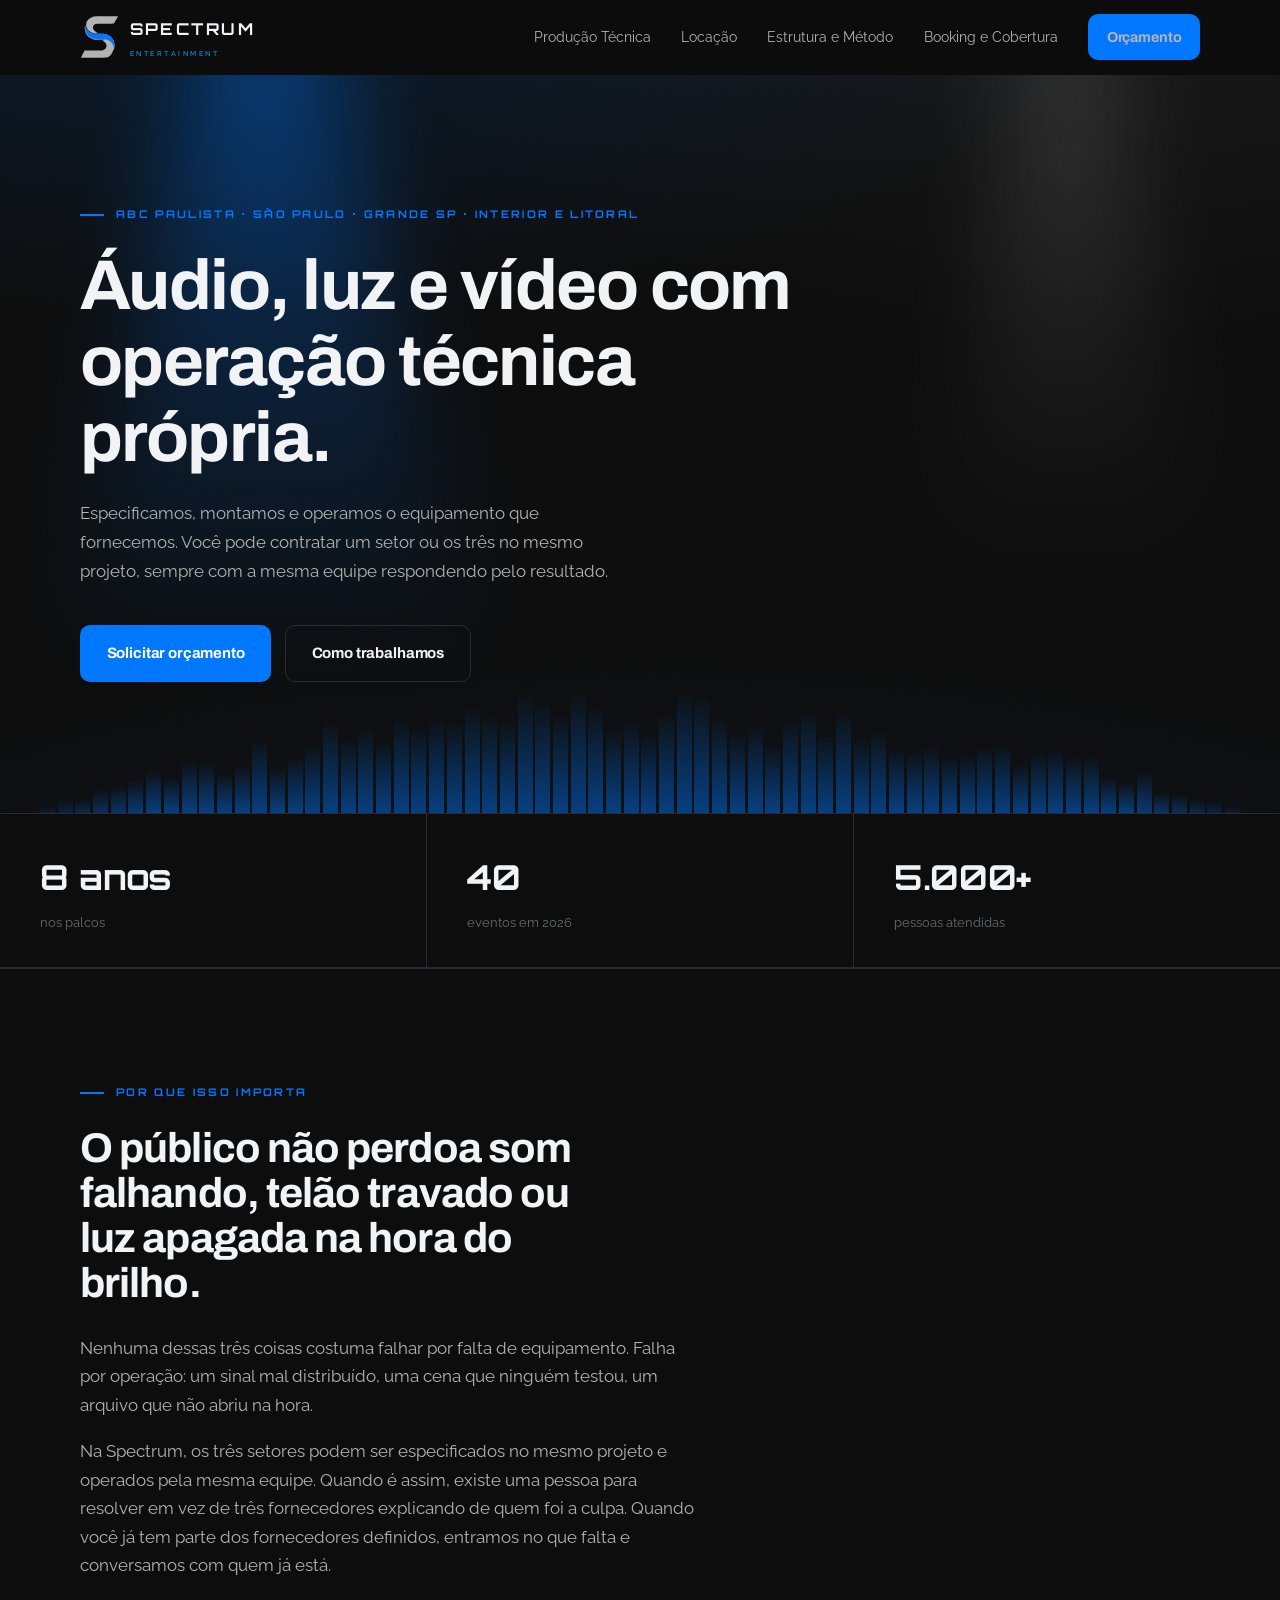
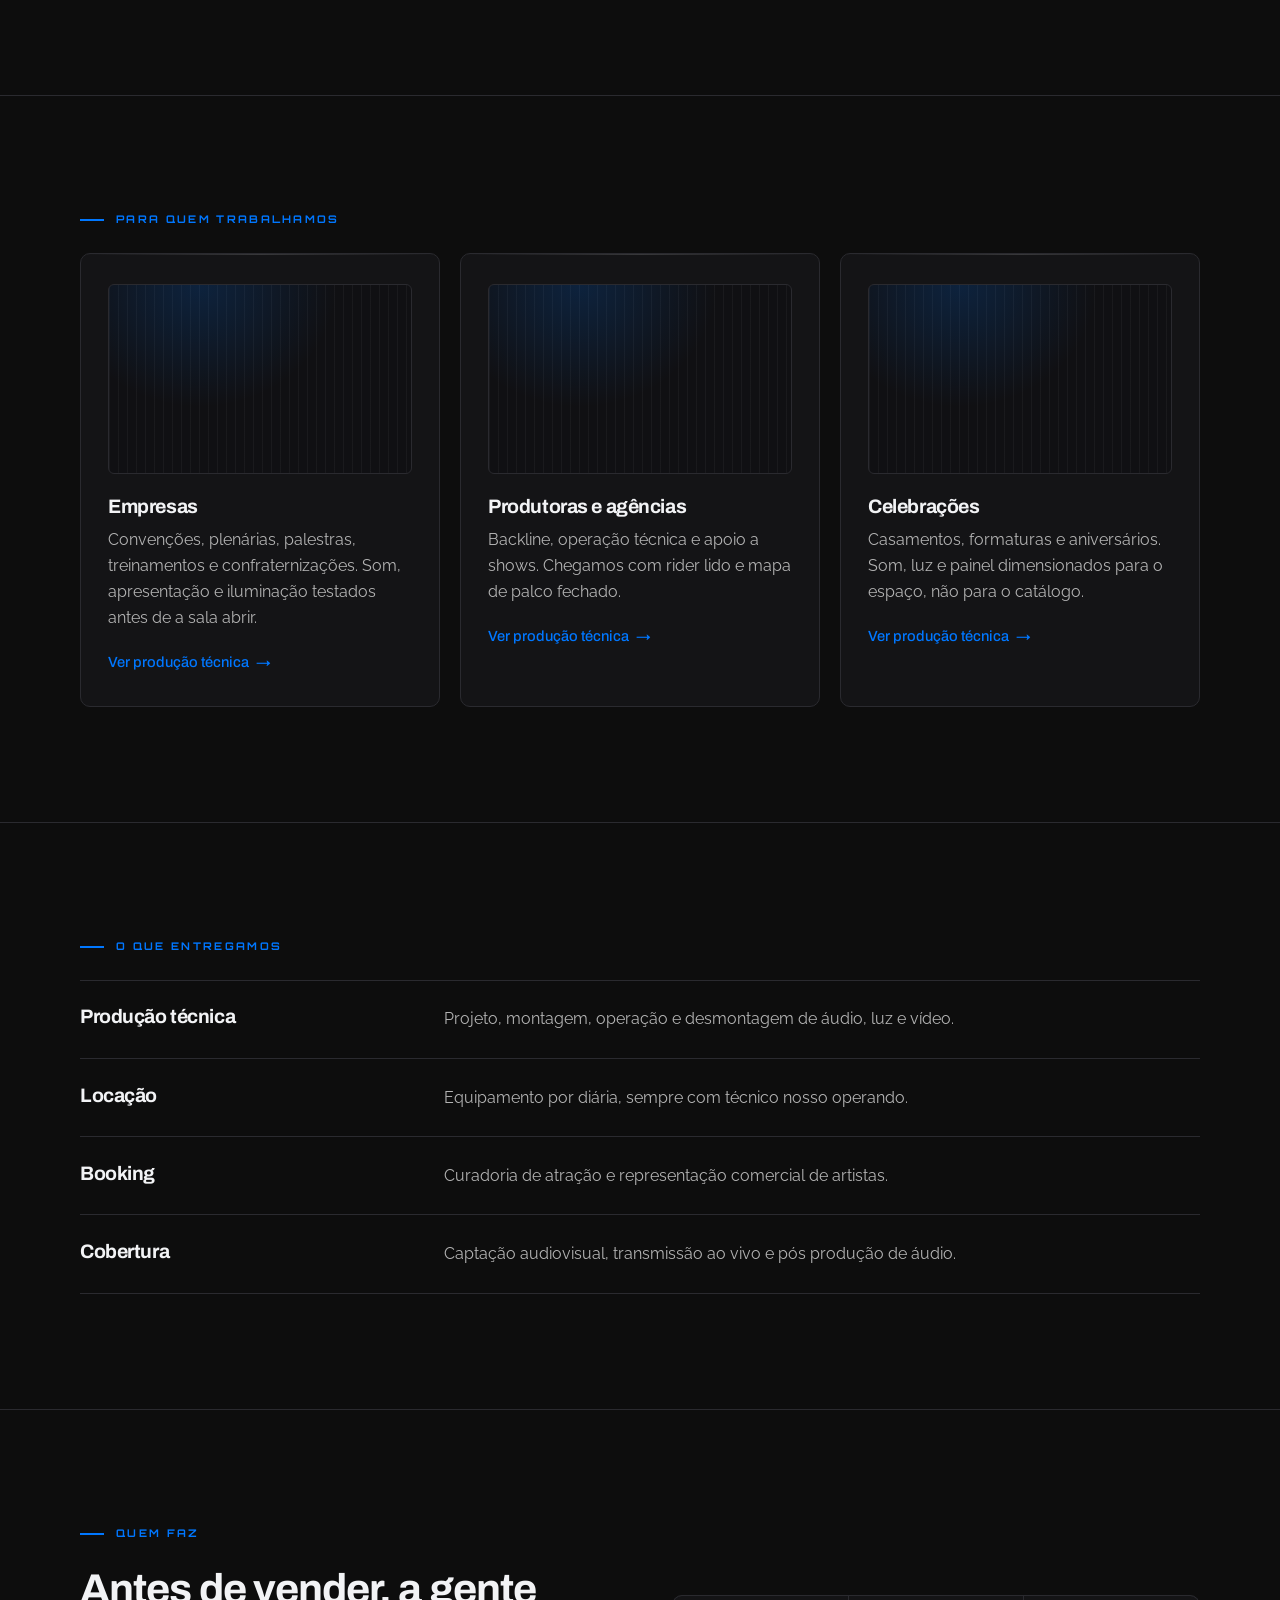
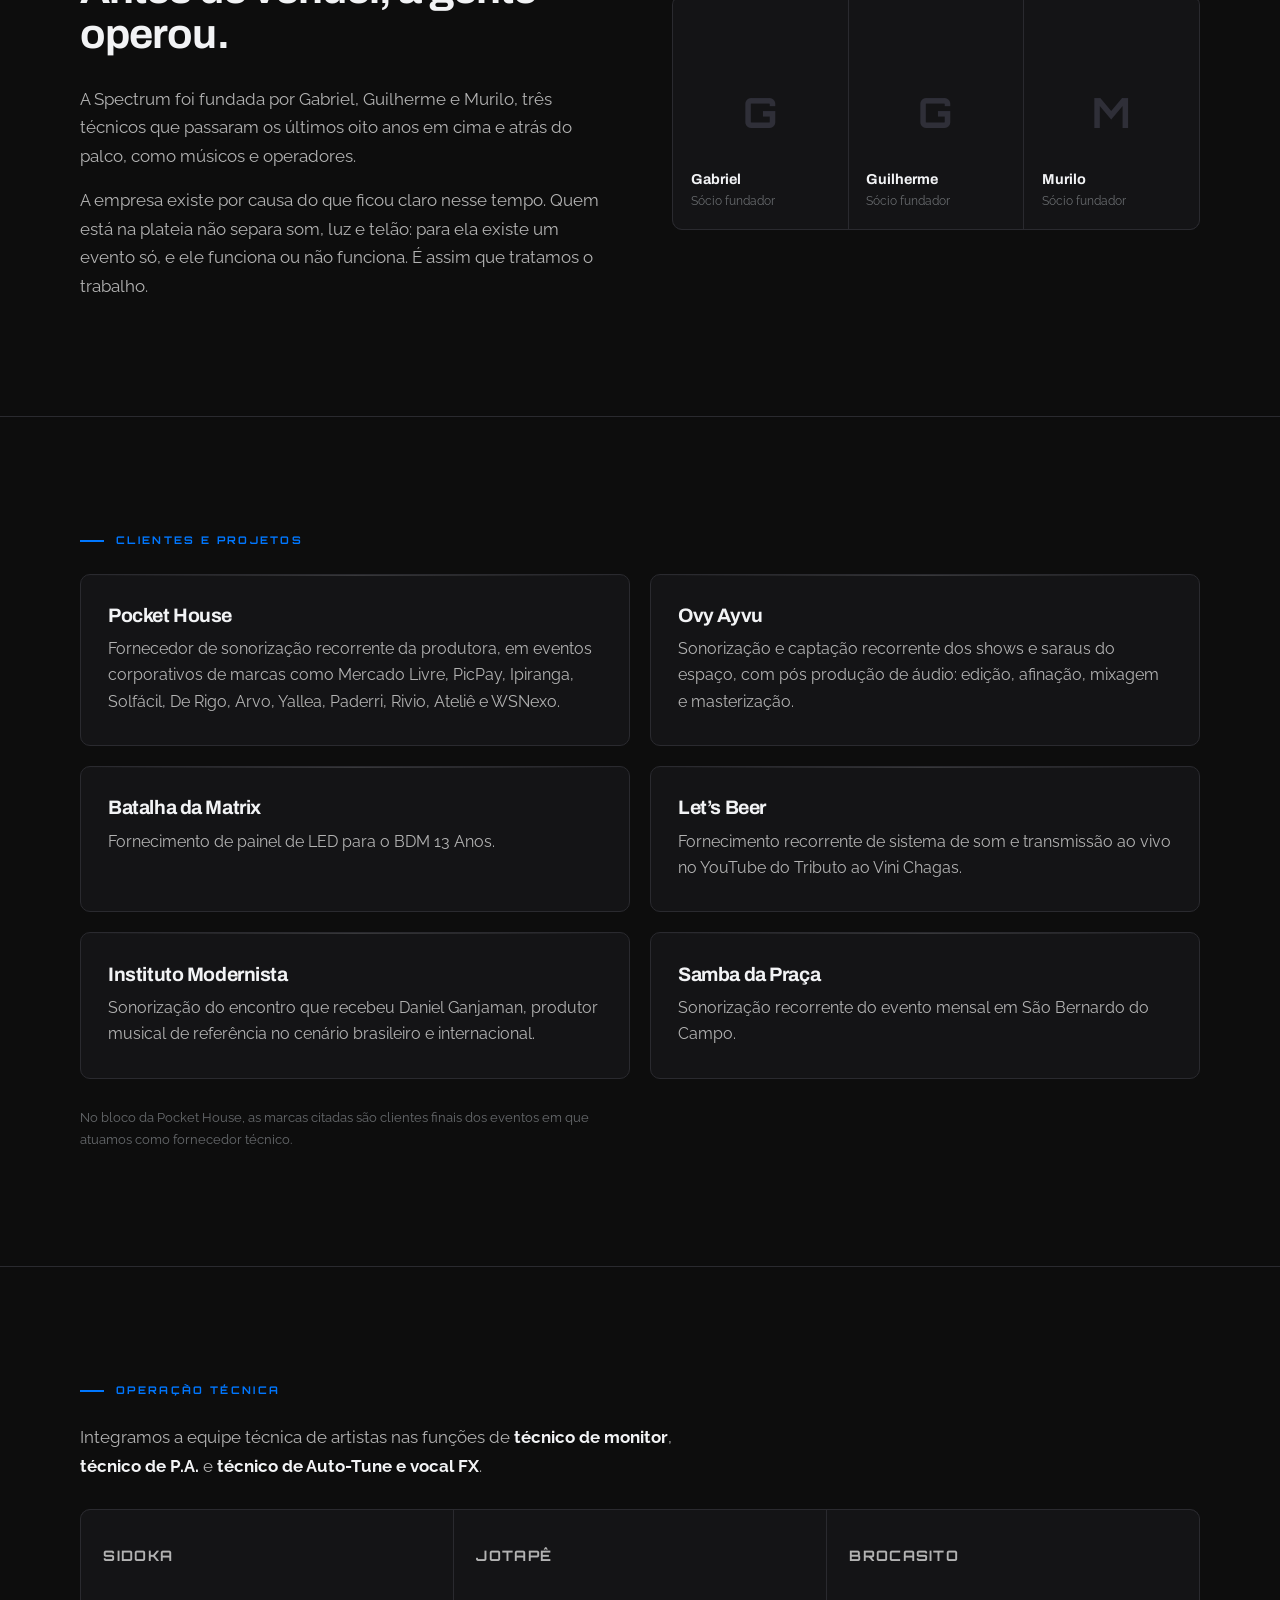
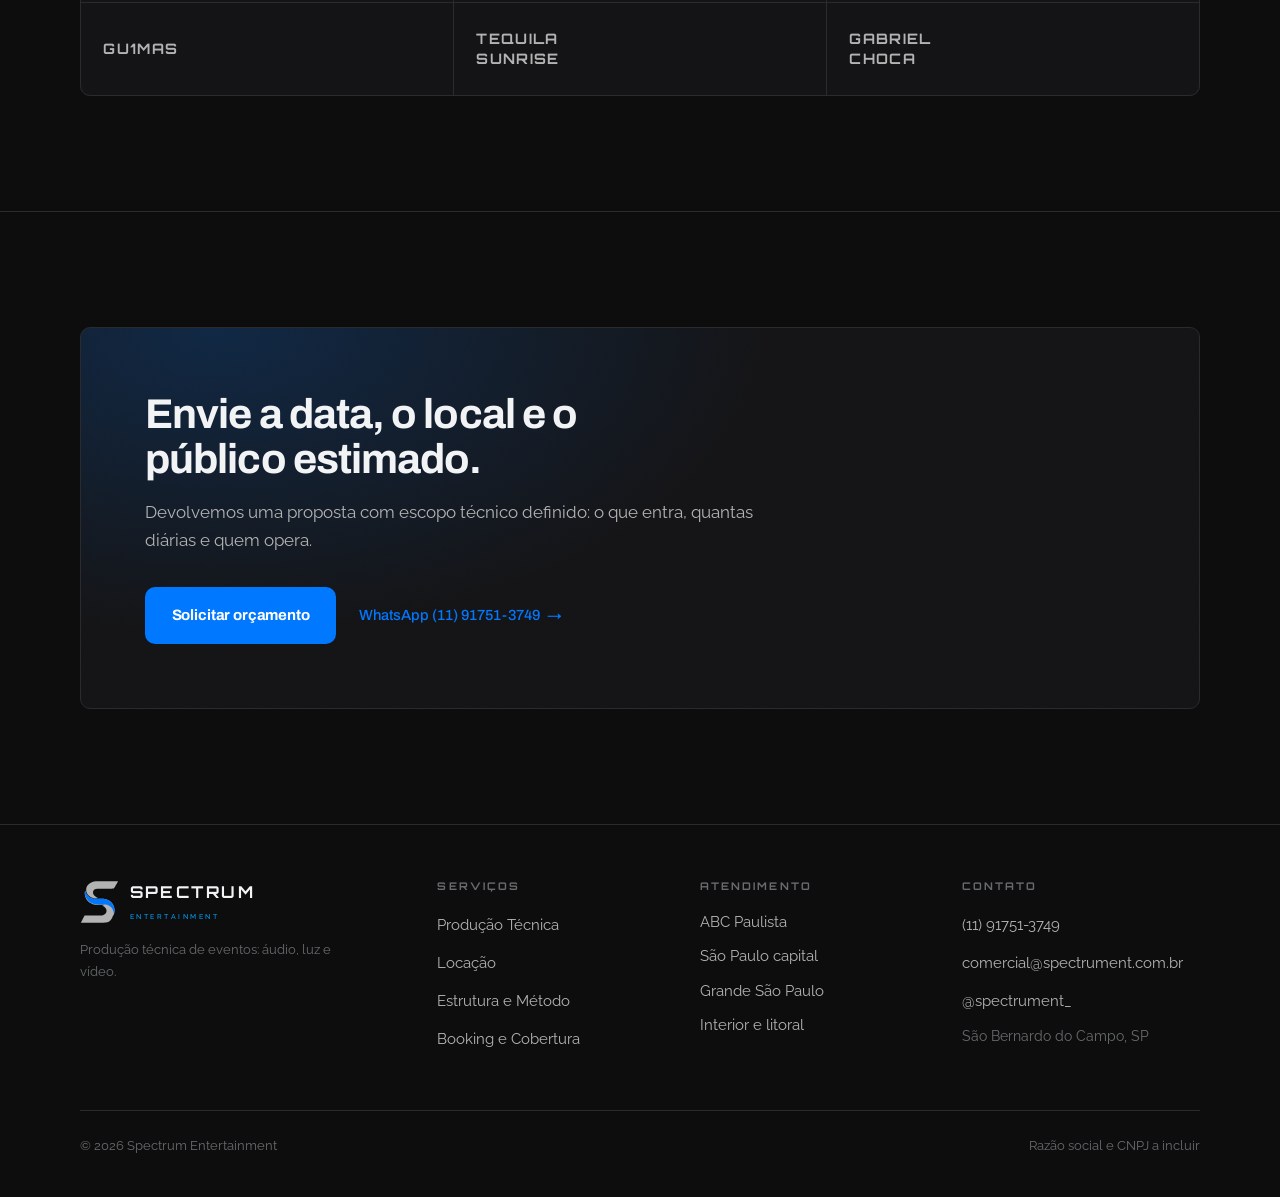
==== index.html @ de591820 "Add files via upload versão 1 site spectrum" ====
<!DOCTYPE html>
<html lang="pt-BR">
<head>
<meta charset="utf-8">
<meta name="viewport" content="width=device-width, initial-scale=1">
<title>Spectrum, produção técnica de eventos no ABC e em São Paulo</title>
<meta name="description" content="Áudio, luz e vídeo com operação técnica própria. Produção, locação, booking e cobertura no ABC Paulista, São Paulo, interior e litoral.">
<link rel="canonical" href="https://spectrument.com.br/">
<meta name="theme-color" content="#0D0D0D">

<meta property="og:type" content="website">
<meta property="og:title" content="Spectrum, produção técnica de eventos">
<meta property="og:description" content="Áudio, luz e vídeo com operação técnica própria.">
<meta property="og:url" content="https://spectrument.com.br/">
<meta property="og:locale" content="pt_BR">

<link rel="icon" href="assets/logo/spectrum-simbolo.svg" type="image/svg+xml">
<link rel="icon" href="assets/logo/icone-32.png" sizes="32x32">
<link rel="apple-touch-icon" href="assets/logo/icone-180.png">

<link rel="preconnect" href="https://fonts.googleapis.com">
<link rel="preconnect" href="https://fonts.gstatic.com" crossorigin>
<link href="https://fonts.googleapis.com/css2?family=Archivo:wght@500;700&family=Orbitron:wght@700&family=Raleway:wght@400;500&display=swap" rel="stylesheet">

<link rel="stylesheet" href="assets/css/styles.css">
<link rel="stylesheet" href="assets/css/media.css">

<script type="application/ld+json">
{
  "@context":"https://schema.org",
  "@type":"LocalBusiness",
  "name":"Spectrum Entertainment",
  "description":"Produção técnica de eventos: áudio, luz e vídeo, com operação própria.",
  "url":"https://spectrument.com.br/",
  "email":"comercial@spectrument.com.br",
  "telephone":"+5511917513749",
  "address":{"@type":"PostalAddress","addressLocality":"São Bernardo do Campo","addressRegion":"SP","addressCountry":"BR"},
  "areaServed":["ABC Paulista","São Paulo","Grande São Paulo","Interior de São Paulo","Litoral de São Paulo"]
}
</script>
</head>
<body>

<a href="#conteudo" class="sr">Pular para o conteúdo</a>

<!-- ================= CABEÇALHO ================= -->
<header class="topo">
  <div class="wrap topo__in">
    <a class="marca" href="index.html" aria-label="Spectrum Entertainment, página inicial">
      <span class="marca__simbolo" aria-hidden="true"></span>
      <span>
        <span class="marca__nome">SPECTRUM</span>
        <span class="marca__desc">Entertainment</span>
      </span>
    </a>

    <button class="menu-btn" aria-expanded="false" aria-controls="nav" aria-label="Abrir menu">
      <svg viewBox="0 0 24 24" fill="none" stroke="currentColor" stroke-width="1.8">
        <path d="M3 6h18M3 12h18M3 18h18"/>
      </svg>
    </button>

    <nav class="nav" id="nav" data-aberto="0">
      <a href="producao-tecnica.html">Produção Técnica</a>
      <a href="locacao.html">Locação</a>
      <a href="estrutura-e-metodo.html">Estrutura e Método</a>
      <a href="booking-e-cobertura.html">Booking e Cobertura</a>
      <a class="btn btn--primario btn--pequeno" href="contato.html">Orçamento</a>
    </nav>
  </div>
</header>

<main id="conteudo">

  <!-- ================= HERO ================= -->
  <section class="hero grao">
    <div class="wrap hero__in">
      <p class="rotulo">ABC Paulista · São Paulo · Grande SP · Interior e Litoral</p>
      <h1>Áudio, luz e vídeo com operação técnica própria.</h1>
      <p class="hero__sub">
        Especificamos, montamos e operamos o equipamento que fornecemos. Você pode
        contratar um setor ou os três no mesmo projeto, sempre com a mesma equipe
        respondendo pelo resultado.
      </p>
      <div class="hero__acoes">
        <a class="btn btn--primario" href="contato.html">Solicitar orçamento</a>
        <a class="btn btn--secundario" href="estrutura-e-metodo.html">Como trabalhamos</a>
      </div>
    </div>
    <div class="feixes" aria-hidden="true"><i></i><i></i></div>
    <div class="espectro" aria-hidden="true"></div>
  </section>

  <!-- ================= RÉGUA DE DADOS ================= -->
  <section class="dados" aria-label="Números da operação">
    <div><b>8 anos</b><span>nos palcos</span></div>
    <div><b>40</b><span>eventos em 2026</span></div>
    <div><b>5.000+</b><span>pessoas atendidas</span></div>
  </section>

  <!-- ================= O QUE COSTUMA DAR ERRADO ================= -->
  <section class="secao">
    <div class="wrap" data-revela>
      <p class="rotulo">Por que isso importa</p>
      <h2 style="font-size:var(--t-h2);max-width:22ch">
        O público não perdoa som falhando, telão travado ou luz apagada na hora do brilho.
      </h2>
      <div class="medida mt-m">
        <p style="color:var(--prata)">
          Nenhuma dessas três coisas costuma falhar por falta de equipamento. Falha por
          operação: um sinal mal distribuído, uma cena que ninguém testou, um arquivo que
          não abriu na hora.
        </p>
        <p style="color:var(--prata);margin-top:1.1rem">
          Na Spectrum, os três setores podem ser especificados no mesmo projeto e operados
          pela mesma equipe. Quando é assim, existe uma pessoa para resolver em vez de três
          fornecedores explicando de quem foi a culpa. Quando você já tem parte dos
          fornecedores definidos, entramos no que falta e conversamos com quem já está.
        </p>
      </div>
    </div>
  </section>

  <!-- ================= TRÊS PORTAS ================= -->
  <section class="secao">
    <div class="wrap">
      <p class="rotulo" data-revela>Para quem trabalhamos</p>
      <div class="grade grade--3" data-revela>

        <article class="card" id="porta-empresas">
          <div class="card__midia" aria-hidden="true"></div>
          <h3>Empresas</h3>
          <p>Convenções, plenárias, palestras, treinamentos e confraternizações. Som,
             apresentação e iluminação testados antes de a sala abrir.</p>
          <a class="link-seta" href="producao-tecnica.html#empresas">Ver produção técnica</a>
        </article>

        <article class="card" id="porta-agencias">
          <div class="card__midia" aria-hidden="true"></div>
          <h3>Produtoras e agências</h3>
          <p>Backline, operação técnica e apoio a shows. Chegamos com rider lido e mapa de
             palco fechado.</p>
          <a class="link-seta" href="producao-tecnica.html#agencias">Ver produção técnica</a>
        </article>

        <article class="card" id="porta-celebracoes">
          <div class="card__midia" aria-hidden="true"></div>
          <h3>Celebrações</h3>
          <p>Casamentos, formaturas e aniversários. Som, luz e painel dimensionados para o
             espaço, não para o catálogo.</p>
          <a class="link-seta" href="producao-tecnica.html#celebracoes">Ver produção técnica</a>
        </article>

      </div>
    </div>
  </section>

  <!-- ================= SERVIÇOS ================= -->
  <section class="secao">
    <div class="wrap" data-revela>
      <p class="rotulo">O que entregamos</p>
      <ul class="lista-linhas">
        <li>
          <h3>Produção técnica</h3>
          <p>Projeto, montagem, operação e desmontagem de áudio, luz e vídeo.</p>
        </li>
        <li>
          <h3>Locação</h3>
          <p>Equipamento por diária, sempre com técnico nosso operando.</p>
        </li>
        <li>
          <h3>Booking</h3>
          <p>Curadoria de atração e representação comercial de artistas.</p>
        </li>
        <li>
          <h3>Cobertura</h3>
          <p>Captação audiovisual, transmissão ao vivo e pós produção de áudio.</p>
        </li>
      </ul>
    </div>
  </section>

  <!-- ================= ORIGEM ================= -->
  <section class="secao">
    <div class="wrap origem" data-revela>
      <div>
        <p class="rotulo">Quem faz</p>
        <h2 style="font-size:var(--t-h2)">Antes de vender, a gente operou.</h2>
        <p class="mt-m" style="color:var(--prata)">
          A Spectrum foi fundada por Gabriel, Guilherme e Murilo, três técnicos que passaram
          os últimos oito anos em cima e atrás do palco, como músicos e operadores.
        </p>
        <p class="mt-s" style="color:var(--prata)">
          A empresa existe por causa do que ficou claro nesse tempo. Quem está na plateia não
          separa som, luz e telão: para ela existe um evento só, e ele funciona ou não
          funciona. É assim que tratamos o trabalho.
        </p>
      </div>

      <div class="socios">
        <div class="socio" data-inicial="G"><b>Gabriel</b><span>Sócio fundador</span></div>
        <div class="socio" data-inicial="G"><b>Guilherme</b><span>Sócio fundador</span></div>
        <div class="socio" data-inicial="M"><b>Murilo</b><span>Sócio fundador</span></div>
      </div>
    </div>
  </section>

  <!-- ================= ONDE JÁ OPERAMOS ================= -->
  <section class="secao">
    <div class="wrap">
      <p class="rotulo" data-revela>Clientes e projetos</p>

      <div class="grade grade--2" data-revela>
        <article class="card">
          <h3>Pocket House</h3>
          <p>Fornecedor de sonorização recorrente da produtora, em eventos corporativos de
             marcas como Mercado Livre, PicPay, Ipiranga, Solfácil, De Rigo, Arvo, Yallea,
             Paderri, Rivio, Ateliê e WSNexo.</p>
        </article>
        <article class="card">
          <h3>Ovy Ayvu</h3>
          <p>Sonorização e captação recorrente dos shows e saraus do espaço, com pós produção
             de áudio: edição, afinação, mixagem e masterização.</p>
        </article>
        <article class="card">
          <h3>Batalha da Matrix</h3>
          <p>Fornecimento de painel de LED para o BDM 13 Anos.</p>
        </article>
        <article class="card">
          <h3>Let’s Beer</h3>
          <p>Fornecimento recorrente de sistema de som e transmissão ao vivo no YouTube do
             Tributo ao Vini Chagas.</p>
        </article>
        <article class="card">
          <h3>Instituto Modernista</h3>
          <p>Sonorização do encontro que recebeu Daniel Ganjaman, produtor musical de
             referência no cenário brasileiro e internacional.</p>
        </article>
        <article class="card">
          <h3>Samba da Praça</h3>
          <p>Sonorização recorrente do evento mensal em São Bernardo do Campo.</p>
        </article>
      </div>

      <p class="mt-m" style="color:var(--cinza);font-size:var(--t-mini);max-width:70ch">
        No bloco da Pocket House, as marcas citadas são clientes finais dos eventos em que
        atuamos como fornecedor técnico.
      </p>
    </div>
  </section>

  <!-- ================= EQUIPE INTERNA DE ARTISTAS ================= -->
  <section class="secao">
    <div class="wrap" data-revela>
      <p class="rotulo">Operação técnica</p>
      <div class="medida">
        <p style="color:var(--prata)">
          Integramos a equipe técnica de artistas nas funções de
          <strong style="color:var(--texto)">técnico de monitor</strong>,
          <strong style="color:var(--texto)">técnico de P.A.</strong> e
          <strong style="color:var(--texto)">técnico de Auto-Tune e vocal FX</strong>.
        </p>
      </div>
      <div class="parede mt-m">
        <div><b>SIDOKA</b></div>
        <div><b>JOTAPÊ</b></div>
        <div><b>BROCASITO</b></div>
        <div><b>GU1MAS</b></div>
        <div><b>TEQUILA<br>SUNRISE</b></div>
        <div><b>GABRIEL<br>CHOCA</b></div>
      </div>
    </div>
  </section>

  <!-- ================= CHAMADA FINAL ================= -->
  <section class="secao">
    <div class="wrap">
      <div class="chamada grao" data-revela>
        <h2>Envie a data, o local e o público estimado.</h2>
        <p class="mt-s medida" style="color:var(--prata)">
          Devolvemos uma proposta com escopo técnico definido: o que entra, quantas diárias
          e quem opera.
        </p>
        <div class="chamada__acoes">
          <a class="btn btn--primario" href="contato.html">Solicitar orçamento</a>
          <a class="link-seta" href="https://wa.me/5511917513749" rel="noopener">
            WhatsApp (11) 91751-3749
          </a>
        </div>
      </div>
    </div>
  </section>

</main>

<!-- ================= RODAPÉ ================= -->
<footer class="rodape">
  <div class="wrap">
    <div class="rodape__grade">
      <div>
        <a class="marca" href="index.html" aria-label="Spectrum Entertainment">
          <span class="marca__simbolo" aria-hidden="true"></span>
          <span>
            <span class="marca__nome">SPECTRUM</span>
            <span class="marca__desc">Entertainment</span>
          </span>
        </a>
        <p class="mt-s" style="color:var(--cinza);font-size:var(--t-mini);max-width:34ch">
          Produção técnica de eventos: áudio, luz e vídeo.
        </p>
      </div>

      <div>
        <h4>Serviços</h4>
        <ul>
          <li><a href="producao-tecnica.html">Produção Técnica</a></li>
          <li><a href="locacao.html">Locação</a></li>
          <li><a href="estrutura-e-metodo.html">Estrutura e Método</a></li>
          <li><a href="booking-e-cobertura.html">Booking e Cobertura</a></li>
        </ul>
      </div>

      <div>
        <h4>Atendimento</h4>
        <ul style="color:var(--prata);font-size:.93rem">
          <li>ABC Paulista</li>
          <li>São Paulo capital</li>
          <li>Grande São Paulo</li>
          <li>Interior e litoral</li>
        </ul>
      </div>

      <div>
        <h4>Contato</h4>
        <ul>
          <li><a href="https://wa.me/5511917513749" rel="noopener">(11) 91751-3749</a></li>
          <li><a href="mailto:comercial@spectrument.com.br">comercial@spectrument.com.br</a></li>
          <li><a href="https://instagram.com/spectrument_" rel="noopener">@spectrument_</a></li>
          <li style="color:var(--cinza);font-size:.9rem">São Bernardo do Campo, SP</li>
        </ul>
      </div>
    </div>

    <div class="rodape__fim">
      <span>© 2026 Spectrum Entertainment</span>
      <span>Razão social e CNPJ a incluir</span>
    </div>
  </div>
</footer>

<script src="assets/js/main.js" defer></script>
</body>
</html>
---- assets/css/styles.css ----
/* =========================================================================
   SPECTRUM ENTERTAINMENT
   styles.css  ·  tokens, base e componentes
   Nao edite este arquivo para trocar imagens. Use assets/css/media.css.
   ========================================================================= */

/* ---------- 1. TOKENS ---------- */
:root{
  /* cor */
  --preto:#0D0D0D;
  --superficie:#141416;
  --superficie-alta:#1C1C20;
  --linha:#2A2A2F;
  --cinza:#686B6E;
  --prata:#B3B3B3;
  --texto:#F2F3F5;
  --azul:#0077FF;
  --azul-fundo:#0047A3;
  --azul-foco:#00A3FF;

  /* usados pelo SVG do simbolo */
  --spectrum-prata:var(--prata);
  --spectrum-azul:var(--azul);

  /* tipografia */
  --display:"Archivo",system-ui,-apple-system,sans-serif;
  --corpo:"Raleway",system-ui,-apple-system,sans-serif;
  --util:"Orbitron",system-ui,sans-serif;

  --t-hero:clamp(2.4rem,6.2vw,4.4rem);
  --t-h2:clamp(1.7rem,3.6vw,2.6rem);
  --t-h3:1.22rem;
  --t-corpo:1.0625rem;
  --t-mini:0.8125rem;
  --t-rotulo:0.66rem;

  /* espaco */
  --max:1200px;
  --gutter:clamp(1.25rem,4vw,2.5rem);
  --secao:clamp(4.5rem,9vw,7.5rem);
  --raio:10px;

  /* movimento */
  --ease:cubic-bezier(.22,.61,.36,1);
}

/* ---------- 2. BASE ---------- */
*,*::before,*::after{box-sizing:border-box}
html{scroll-behavior:smooth;-webkit-text-size-adjust:100%}
body{
  margin:0;
  background:var(--preto);
  color:var(--texto);
  font-family:var(--corpo);
  font-size:var(--t-corpo);
  line-height:1.68;
  font-weight:400;
  -webkit-font-smoothing:antialiased;
  overflow-x:hidden;
}
img,svg{display:block;max-width:100%}
a{color:inherit;text-decoration:none}
h1,h2,h3,h4{font-family:var(--display);font-weight:700;line-height:1.08;
  letter-spacing:-.022em;margin:0}
p{margin:0}
ul{margin:0;padding:0;list-style:none}
:focus-visible{outline:2px solid var(--azul-foco);outline-offset:3px;border-radius:4px}
::selection{background:var(--azul);color:#fff}

.wrap{width:100%;max-width:var(--max);margin-inline:auto;padding-inline:var(--gutter)}
.secao{padding-block:var(--secao);border-top:1px solid var(--linha)}
.medida{max-width:62ch}
.mt-s{margin-top:1rem}.mt-m{margin-top:1.75rem}.mt-l{margin-top:3rem}
.sr{position:absolute;width:1px;height:1px;padding:0;margin:-1px;overflow:hidden;
  clip:rect(0 0 0 0);white-space:nowrap;border:0}

/* ---------- 3. GRAO E LUZ (substitui fotografia) ---------- */
/* O grao mata o banding das transicoes escuras. Sem ele, degrade em preto
   vira faixa listrada em tela ruim. */
.grao::after{
  content:"";position:absolute;inset:0;pointer-events:none;z-index:2;
  opacity:.035;mix-blend-mode:overlay;
  background-image:url("data:image/svg+xml,%3Csvg xmlns='http://www.w3.org/2000/svg' width='140' height='140'%3E%3Cfilter id='n'%3E%3CfeTurbulence type='fractalNoise' baseFrequency='.85' numOctaves='3'/%3E%3C/filter%3E%3Crect width='140' height='140' filter='url(%23n)'/%3E%3C/svg%3E");
}

/* ---------- 4. RÓTULO E RÉGUA TÉCNICA (assinatura) ---------- */
.rotulo{
  font-family:var(--util);font-weight:700;font-size:var(--t-rotulo);
  letter-spacing:.22em;text-transform:uppercase;color:var(--azul);
  display:flex;align-items:center;gap:.75rem;margin:0 0 1.5rem;
}
.rotulo::before{content:"";width:24px;height:2px;background:var(--azul);flex:none}
.rotulo--prata{color:var(--cinza)}
.rotulo--prata::before{background:var(--cinza)}

/* ---------- 5. BOTÕES ---------- */
.btn{
  display:inline-flex;align-items:center;justify-content:center;gap:.6rem;
  font-family:var(--display);font-weight:700;font-size:.94rem;letter-spacing:-.01em;
  padding:.92rem 1.6rem;border-radius:var(--raio);border:1px solid transparent;
  cursor:pointer;transition:background .18s var(--ease),border-color .18s var(--ease),
    color .18s var(--ease),transform .18s var(--ease);
}
.btn--primario{background:var(--azul);color:#fff}
.btn--primario:hover{background:var(--azul-fundo)}
.btn--secundario{border-color:var(--linha);color:var(--texto);background:transparent}
.btn--secundario:hover{border-color:var(--cinza);background:var(--superficie)}
.btn:active{transform:translateY(1px)}
.btn--pequeno{padding:.62rem 1.1rem;font-size:.85rem}

.link-seta{
  display:inline-flex;align-items:center;gap:.45rem;color:var(--azul);
  font-family:var(--display);font-weight:500;font-size:.92rem;
}
.link-seta::after{content:"→";transition:transform .18s var(--ease)}
.link-seta:hover::after{transform:translateX(4px)}

/* ---------- 6. CABEÇALHO ---------- */
.topo{
  position:sticky;top:0;z-index:50;
  background:rgba(13,13,13,.82);backdrop-filter:blur(14px);
  border-bottom:1px solid transparent;transition:border-color .25s var(--ease);
}
.topo[data-rolado="1"]{border-bottom-color:var(--linha)}
.topo__in{display:flex;align-items:center;justify-content:space-between;
  gap:1.5rem;height:74px}

/* O simbolo entra por CSS. Trocar o arquivo em media.css troca em todo o site. */
.marca{display:flex;align-items:center;gap:.72rem}
.marca__simbolo{
  width:38px;height:42px;flex:none;
  background-image:var(--logo-simbolo);
  background-repeat:no-repeat;background-position:center;background-size:contain;
}
.marca__nome{font-family:var(--util);font-weight:700;font-size:1.02rem;
  letter-spacing:.15em;line-height:1;color:var(--texto)}
.marca__desc{font-family:var(--corpo);font-weight:500;font-size:.44rem;
  letter-spacing:.36em;text-transform:uppercase;color:var(--azul-foco);
  margin-top:.28rem;display:block}

.nav{display:flex;align-items:center;gap:1.9rem}
.nav a{font-size:.9rem;color:var(--prata);transition:color .18s var(--ease)}
.nav a:hover,.nav a[aria-current="page"]{color:var(--texto)}
.menu-btn{display:none;background:none;border:0;padding:.5rem;color:var(--texto);cursor:pointer}
.menu-btn svg{width:24px;height:24px}

/* ---------- 7. HERO SEM FOTOGRAFIA ----------
   Tres camadas: foto (vazia por padrao), cones de luz de palco e o preto base.
   Quando a foto entrar em media.css, ela vira a primeira camada e as outras
   continuam servindo de mascara. */
.hero{
  position:relative;overflow:hidden;
  min-height:clamp(560px,82vh,780px);
  display:flex;align-items:center;
  background-color:var(--preto);
  background-image:
    var(--foto-hero,none),
    radial-gradient(120% 90% at 18% -20%, rgba(0,119,255,.16), transparent 60%),
    radial-gradient(100% 80% at 88% -10%, rgba(179,179,179,.07), transparent 58%),
    radial-gradient(120% 70% at 50% 125%, rgba(0,71,163,.14), transparent 68%);
  background-size:cover;background-position:center;
}

/* Feixes de refletor. Cones de verdade, recortados e desfocados, para nao
   deixarem aresta reta na tela. Substituem a fotografia de palco. */
.feixes{position:absolute;inset:0;z-index:0;pointer-events:none;overflow:hidden}
/* o recorte fica no filho e o desfoque no pai: em CSS o clip-path e aplicado
   depois do filter, entao cortar e borrar no mesmo elemento devolve aresta reta */
.feixes i{position:absolute;top:-16%;display:block;filter:blur(46px)}
.feixes i::before{content:"";position:absolute;inset:0}
.feixes i:nth-child(1){left:0;width:42%;height:128%;opacity:.9}
.feixes i:nth-child(1)::before{
  background:linear-gradient(to bottom, rgba(0,119,255,.46), rgba(0,119,255,0) 76%);
  clip-path:polygon(40% 0,58% 0,100% 100%,2% 100%);
}
.feixes i:nth-child(2){right:2%;width:30%;height:116%;opacity:.75}
.feixes i:nth-child(2)::before{
  background:linear-gradient(to bottom, rgba(242,243,245,.22), rgba(242,243,245,0) 70%);
  clip-path:polygon(44% 0,58% 0,96% 100%,8% 100%);
}
.hero__in{position:relative;z-index:3;width:100%;padding-block:clamp(5rem,12vh,8rem)}
.hero h1{font-size:var(--t-hero);max-width:17ch}
.hero__sub{color:var(--prata);max-width:56ch;margin-top:1.4rem;font-size:1.09rem}
.hero__acoes{display:flex;flex-wrap:wrap;gap:.85rem;margin-top:2.4rem}

/* ---------- 8. BARRA DE ESPECTRO (elemento de assinatura) ----------
   Analisador de espectro desenhado em CSS. Nome da empresa virando forma,
   e vocabulario de audio, luz e video sem precisar de nenhuma foto. */
.espectro{
  position:absolute;left:0;right:0;bottom:0;z-index:1;
  display:flex;align-items:flex-end;gap:3px;height:120px;
  padding-inline:var(--gutter);opacity:.46;pointer-events:none;
  mask-image:linear-gradient(to right,transparent,#000 12%,#000 88%,transparent);
}
.espectro span{
  flex:1 1 0;border-radius:2px 2px 0 0;
  background:linear-gradient(to top,var(--azul),rgba(0,163,255,.05));
  height:var(--h,20%);
  transform-origin:bottom;transform:scaleY(0);
  animation:sobe .9s var(--ease) forwards;animation-delay:var(--d,0ms);
}
@keyframes sobe{to{transform:scaleY(1)}}

/* ---------- 9. RÉGUA DE DADOS ---------- */
.dados{display:grid;grid-template-columns:repeat(3,1fr);gap:1px;
  background:var(--linha);border-block:1px solid var(--linha)}
.dados div{background:var(--preto);padding:2.1rem var(--gutter)}
.dados b{display:block;font-family:var(--util);font-weight:700;
  font-size:clamp(1.6rem,3.4vw,2.15rem);letter-spacing:-.01em;color:var(--texto);
  font-variant-numeric:tabular-nums}
.dados span{display:block;margin-top:.4rem;color:var(--cinza);font-size:var(--t-mini)}

/* ---------- 10. CARDS ---------- */
.grade{display:grid;gap:1.25rem}
.grade--3{grid-template-columns:repeat(3,1fr)}
.grade--4{grid-template-columns:repeat(4,1fr)}
.grade--2{grid-template-columns:repeat(2,1fr)}

.card{
  position:relative;overflow:hidden;
  background:var(--superficie);border:1px solid var(--linha);
  border-radius:var(--raio);padding:1.9rem 1.7rem;
  transition:background .2s var(--ease),border-color .2s var(--ease),
    transform .2s var(--ease);
}
/* fio de luz no topo, no lugar de sombra: le como metal escovado */
.card::before{
  content:"";position:absolute;top:0;left:0;right:0;height:1px;
  background:linear-gradient(90deg,transparent,rgba(242,243,245,.16),transparent);
}
.card:hover{background:var(--superficie-alta);border-color:#33333A;transform:translateY(-2px)}
.card h3{font-size:var(--t-h3);margin-bottom:.65rem}
.card p{color:var(--prata);font-size:.97rem}
.card .link-seta{margin-top:1.15rem}

/* card com area de imagem reservada: hoje mostra o padrao, amanha a foto */
.card__midia{
  aspect-ratio:16/10;border-radius:6px;margin-bottom:1.35rem;
  background-color:#101013;
  background-image:
    var(--foto-card,none),
    radial-gradient(70% 100% at 30% 0%, rgba(0,119,255,.18), transparent 65%),
    repeating-linear-gradient(90deg, rgba(242,243,245,.045) 0 1px, transparent 1px 9px);
  background-size:cover;background-position:center;
  border:1px solid var(--linha);
}

/* ---------- 11. LISTAS DE SERVIÇO E CLIENTE ---------- */
.lista-linhas{border-top:1px solid var(--linha)}
.lista-linhas li{
  display:grid;grid-template-columns:minmax(180px,.9fr) 2fr;gap:1.5rem;
  padding:1.6rem 0;border-bottom:1px solid var(--linha);
}
.lista-linhas h3{font-size:var(--t-h3)}
.lista-linhas p{color:var(--prata);font-size:.97rem}

/* parede de clientes em tipografia, enquanto nao ha logotipo dos clientes */
.parede{display:grid;grid-template-columns:repeat(3,1fr);
  gap:1px;background:var(--linha);border:1px solid var(--linha);border-radius:var(--raio);
  overflow:hidden}
.parede div{background:var(--superficie);padding:1.35rem 1.4rem;
  display:flex;align-items:center;min-height:92px}
.parede b{font-family:var(--util);font-weight:700;font-size:.9rem;
  letter-spacing:.09em;color:var(--prata);line-height:1.35}

.marcas{display:flex;flex-wrap:wrap;gap:.5rem}
.marcas span{
  font-family:var(--util);font-size:.68rem;font-weight:700;letter-spacing:.1em;
  color:var(--cinza);border:1px solid var(--linha);border-radius:999px;
  padding:.42rem .85rem;
}

/* ---------- 12. BLOCO DE ORIGEM ---------- */
.origem{display:grid;grid-template-columns:1fr 1fr;gap:clamp(2rem,5vw,4.5rem);
  align-items:center}
/* monograma no lugar do retrato dos socios, ate a foto chegar */
.socios{display:grid;grid-template-columns:repeat(3,1fr);gap:1px;
  background:var(--linha);border:1px solid var(--linha);border-radius:var(--raio);
  overflow:hidden}
.socio{
  position:relative;aspect-ratio:3/4;background-color:var(--superficie);
  background-image:var(--foto-socio,none);background-size:cover;background-position:center;
  display:flex;flex-direction:column;justify-content:flex-end;padding:1.1rem;
}
.socio::before{
  content:attr(data-inicial);position:absolute;inset:0;display:grid;place-items:center;
  font-family:var(--util);font-weight:700;font-size:2.6rem;color:#2F2F38;
}
.socio b{position:relative;font-family:var(--display);font-size:.9rem;font-weight:700}
.socio span{position:relative;color:var(--cinza);font-size:.75rem}

/* ---------- 13. CHAMADA FINAL ---------- */
.chamada{
  position:relative;overflow:hidden;border-radius:var(--raio);
  border:1px solid var(--linha);padding:clamp(2.4rem,6vw,4rem);
  background-color:var(--superficie);
  background-image:
    var(--foto-chamada,none),
    radial-gradient(80% 130% at 12% 0%, rgba(0,119,255,.20), transparent 62%);
  background-size:cover;background-position:center;
}
.chamada h2{font-size:var(--t-h2);max-width:20ch}
.chamada__acoes{display:flex;flex-wrap:wrap;align-items:center;gap:1.4rem;margin-top:2rem}

/* ---------- 14. RODAPÉ ---------- */
.rodape{border-top:1px solid var(--linha);padding-block:3.5rem 2.5rem;margin-top:0}
.rodape__grade{display:grid;grid-template-columns:1.4fr 1fr 1fr 1fr;
  gap:2.5rem 1.5rem}
.rodape h4{font-family:var(--util);font-size:var(--t-rotulo);letter-spacing:.2em;
  text-transform:uppercase;color:var(--cinza);margin-bottom:1.1rem}
.rodape li{margin-bottom:.6rem}
.rodape a{color:var(--prata);font-size:.93rem}
.rodape a:hover{color:var(--texto)}
.rodape__fim{margin-top:3rem;padding-top:1.5rem;border-top:1px solid var(--linha);
  display:flex;flex-wrap:wrap;gap:.75rem 1.5rem;justify-content:space-between;
  color:var(--cinza);font-size:var(--t-mini)}

/* ---------- 15. REVELAÇÃO POR ROLAGEM ----------
   O estado escondido so existe quando o JS confirmou que esta rodando.
   Se o script falhar ou for bloqueado, a pagina aparece inteira. */
.js [data-revela]{opacity:0;transform:translateY(12px);
  transition:opacity .5s var(--ease),transform .5s var(--ease)}
.js [data-revela].visivel{opacity:1;transform:none}

/* ---------- 16. RESPONSIVO ---------- */
@media (max-width:900px){
  .grade--3,.grade--4{grid-template-columns:repeat(2,1fr)}
  .parede{grid-template-columns:repeat(2,1fr)}
  .origem{grid-template-columns:1fr}
  .rodape__grade{grid-template-columns:1fr 1fr}
  .lista-linhas li{grid-template-columns:1fr;gap:.5rem}
}
@media (max-width:680px){
  .nav{
    position:fixed;inset:74px 0 auto;flex-direction:column;align-items:stretch;
    gap:0;background:var(--preto);border-bottom:1px solid var(--linha);
    padding:1rem var(--gutter) 1.75rem;transform:translateY(-120%);
    transition:transform .3s var(--ease);
  }
  .nav[data-aberto="1"]{transform:none}
  .nav a{padding:.9rem 0;border-bottom:1px solid var(--linha);font-size:1rem}
  .nav .btn{margin-top:1rem;width:100%}
  .menu-btn{display:block}
  .grade--3,.grade--4,.grade--2{grid-template-columns:1fr}
  .parede{grid-template-columns:repeat(2,1fr)}
  .dados{grid-template-columns:1fr}
  .dados div{padding:1.4rem var(--gutter)}
  .espectro{height:96px;opacity:.42}
  .rodape__grade{grid-template-columns:1fr}
}

/* ---------- 17. ACESSIBILIDADE ---------- */
@media (prefers-reduced-motion:reduce){
  html{scroll-behavior:auto}
  *,*::before,*::after{animation-duration:.01ms!important;animation-iteration-count:1!important;
    transition-duration:.01ms!important}
  .espectro span{transform:none}
  [data-revela]{opacity:1;transform:none}
}

/* =========================================================================
   18. COMPONENTES DAS PÁGINAS INTERNAS
   ========================================================================= */

/* hero reduzido das internas: mesma linguagem, sem a barra de espectro */
.hero--pagina{min-height:auto}
.hero--pagina .hero__in{padding-block:clamp(3.5rem,9vh,5.5rem)}
.hero--pagina h1{font-size:clamp(2rem,4.6vw,3.1rem);max-width:20ch}
.hero--pagina .hero__sub{margin-top:1.2rem}

/* bloco de ênfase: filete azul na lateral, sem caixa */
.destaque{border-left:2px solid var(--azul);padding:.15rem 0 .15rem 1.6rem}
.destaque h3{font-size:var(--t-h3);margin-bottom:.7rem}
.destaque p{color:var(--prata)}
.destaque p + p{margin-top:1rem}

/* passos numerados. A numeração só existe porque a ordem é real. */
.passos{counter-reset:passo;display:grid;gap:1px;background:var(--linha);
  border:1px solid var(--linha);border-radius:var(--raio);overflow:hidden}
.passos li{background:var(--superficie);padding:1.6rem 1.7rem;
  display:grid;grid-template-columns:auto 1fr;gap:1.3rem;align-items:start}
.passos li::before{
  counter-increment:passo;content:counter(passo,decimal-leading-zero);
  font-family:var(--util);font-weight:700;font-size:.78rem;letter-spacing:.06em;
  color:var(--azul);padding-top:.28rem;
}
.passos h3{font-size:1.02rem;margin-bottom:.3rem}
.passos p{color:var(--prata);font-size:.96rem}

/* legenda de rodapé de seção */
.legenda{color:var(--cinza);font-size:var(--t-mini);max-width:72ch}

/* ---------- FORMULÁRIO ---------- */
.form{display:grid;grid-template-columns:repeat(2,1fr);gap:1.15rem}
.campo{display:flex;flex-direction:column;gap:.5rem}
.campo--largo{grid-column:1/-1}
.campo > label,.grupo > span{
  font-family:var(--util);font-weight:700;font-size:var(--t-rotulo);
  letter-spacing:.16em;text-transform:uppercase;color:var(--cinza);
}
.campo input,.campo select,.campo textarea{
  width:100%;background:var(--superficie);border:1px solid var(--linha);
  border-radius:var(--raio);color:var(--texto);font-family:var(--corpo);
  font-size:1rem;padding:.88rem 1rem;appearance:none;
  transition:border-color .18s var(--ease),background .18s var(--ease);
}
.campo textarea{min-height:132px;resize:vertical}
.campo select{
  background-image:url("data:image/svg+xml,%3Csvg xmlns='http://www.w3.org/2000/svg' width='12' height='8' fill='none' stroke='%23686B6E' stroke-width='1.6'%3E%3Cpath d='M1 1l5 5 5-5'/%3E%3C/svg%3E");
  background-repeat:no-repeat;background-position:right 1rem center;padding-right:2.6rem;
}
.campo input:focus,.campo select:focus,.campo textarea:focus{
  border-color:var(--azul);background:var(--superficie-alta);outline:none;
}
.campo input::placeholder,.campo textarea::placeholder{color:#4C4C53}

/* opções em pastilha, com caixa de seleção real por baixo */
.grupo{grid-column:1/-1;display:flex;flex-direction:column;gap:.75rem}
.opcoes{display:flex;flex-wrap:wrap;gap:.55rem}
.opcoes input{position:absolute;opacity:0;width:1px;height:1px}
.opcoes label{cursor:pointer}
.opcoes span{
  display:inline-block;border:1px solid var(--linha);border-radius:999px;
  padding:.55rem 1.05rem;font-size:.9rem;color:var(--prata);
  transition:border-color .16s var(--ease),color .16s var(--ease),background .16s var(--ease);
}
.opcoes label:hover span{border-color:var(--cinza);color:var(--texto)}
.opcoes input:checked + span{background:var(--azul);border-color:var(--azul);color:#fff}
.opcoes input:focus-visible + span{outline:2px solid var(--azul-foco);outline-offset:2px}

.form__rodape{grid-column:1/-1;display:flex;flex-wrap:wrap;align-items:center;
  gap:1.2rem;margin-top:.6rem}
.form__estado{font-size:.94rem;display:none}
.form__estado[data-tipo="ok"]{display:block;color:#4ADE80}
.form__estado[data-tipo="erro"]{display:block;color:#F87171}

.contato-canais li{margin-bottom:1.1rem}
.contato-canais b{display:block;font-family:var(--util);font-size:var(--t-rotulo);
  letter-spacing:.16em;text-transform:uppercase;color:var(--cinza);margin-bottom:.25rem}
.contato-canais a{color:var(--texto)}
.contato-canais a:hover{color:var(--azul)}

@media (max-width:680px){
  .form{grid-template-columns:1fr}
  .passos li{grid-template-columns:1fr;gap:.5rem}
}
---- assets/css/media.css ----
/* =========================================================================
   SPECTRUM ENTERTAINMENT
   media.css  ·  CAMADA DE TROCA

   Este e o unico arquivo que voce edita quando a fotografia propria chegar.
   Enquanto as linhas estiverem comentadas, o site usa os fundos padrao e
   fica no ar normalmente. Descomentar uma linha liga a foto correspondente,
   ja com a mascara escura aplicada. Nada mais precisa mudar.

   Carregue sempre DEPOIS de styles.css.
   ========================================================================= */

:root{

  /* -----------------------------------------------------------------
     LOGOTIPO
     Trocar aqui troca o simbolo em todas as paginas de uma vez.
     Aceita SVG ou PNG. Se um dia chegar o vetor oficial do designer,
     basta substituir o arquivo ou apontar para o novo nome.
     ----------------------------------------------------------------- */
  --logo-simbolo:url("../logo/spectrum-simbolo.svg");

  /* alternativas prontas:
  --logo-simbolo:url("../logo/spectrum-simbolo-branco.svg");
  --logo-simbolo:url("../logo/icone-512.png");
  --logo-simbolo:url("../img/logo-oficial.svg");
  */


  /* -----------------------------------------------------------------
     FOTOGRAFIA
     Formato: mascara escura primeiro, imagem depois. A mascara ja esta
     calibrada para o texto continuar legivel. Nao remova o gradiente.
     Arquivo: JPG, minimo 2400px de largura, salvo em assets/img/.
     ----------------------------------------------------------------- */

  /* Fundo do hero. Plano geral de plateia ou palco em contraluz,
     com area vazia a esquerda para o titulo. */
  /*
  --foto-hero:
    linear-gradient(100deg, rgba(13,13,13,.94) 8%, rgba(13,13,13,.72) 52%, rgba(13,13,13,.88) 100%),
    url("../img/hero.jpg");
  */

  /* Imagem dentro dos cards das tres portas. */
  /*
  --foto-card:
    linear-gradient(180deg, rgba(13,13,13,.35), rgba(13,13,13,.75)),
    url("../img/card.jpg");
  */

  /* Fundo do bloco de chamada final. */
  /*
  --foto-chamada:
    linear-gradient(90deg, rgba(13,13,13,.92) 20%, rgba(13,13,13,.68) 100%),
    url("../img/chamada.jpg");
  */

  /* Retrato dos socios. Quando existir, apague tambem o atributo
     data-inicial dos tres blocos .socio no HTML. */
  /*
  --foto-socio:
    linear-gradient(180deg, rgba(13,13,13,.10), rgba(13,13,13,.85)),
    url("../img/socios.jpg");
  */
}


/* -------------------------------------------------------------------
   FOTOS INDIVIDUAIS POR CARD
   Se cada uma das tres portas ganhar uma foto diferente, descomente o
   bloco abaixo e nomeie os arquivos como empresas.jpg, agencias.jpg e
   celebracoes.jpg.
   ------------------------------------------------------------------- */
/*
#porta-empresas .card__midia{
  --foto-card:linear-gradient(180deg,rgba(13,13,13,.35),rgba(13,13,13,.75)),
    url("../img/empresas.jpg");
}
#porta-agencias .card__midia{
  --foto-card:linear-gradient(180deg,rgba(13,13,13,.35),rgba(13,13,13,.75)),
    url("../img/agencias.jpg");
}
#porta-celebracoes .card__midia{
  --foto-card:linear-gradient(180deg,rgba(13,13,13,.35),rgba(13,13,13,.75)),
    url("../img/celebracoes.jpg");
}
*/


/* -------------------------------------------------------------------
   LOGOTIPOS DE CLIENTE
   Enquanto nao houver os arquivos, a secao usa a parede tipografica,
   que e uma solucao legitima e nao parece espaco vazio. Quando os PNG
   transparentes chegarem, troque o bloco .parede no HTML por .logos e
   descomente as regras abaixo.
   ------------------------------------------------------------------- */
/*
.logos{display:grid;grid-template-columns:repeat(auto-fit,minmax(150px,1fr));
  gap:1px;background:var(--linha);border:1px solid var(--linha);
  border-radius:var(--raio);overflow:hidden}
.logos div{background:var(--superficie);min-height:104px;display:grid;
  place-items:center;padding:1.5rem}
.logos img{max-height:38px;width:auto;opacity:.62;filter:grayscale(1) brightness(1.7);
  transition:opacity .2s ease,filter .2s ease}
.logos div:hover img{opacity:1;filter:none}
*/
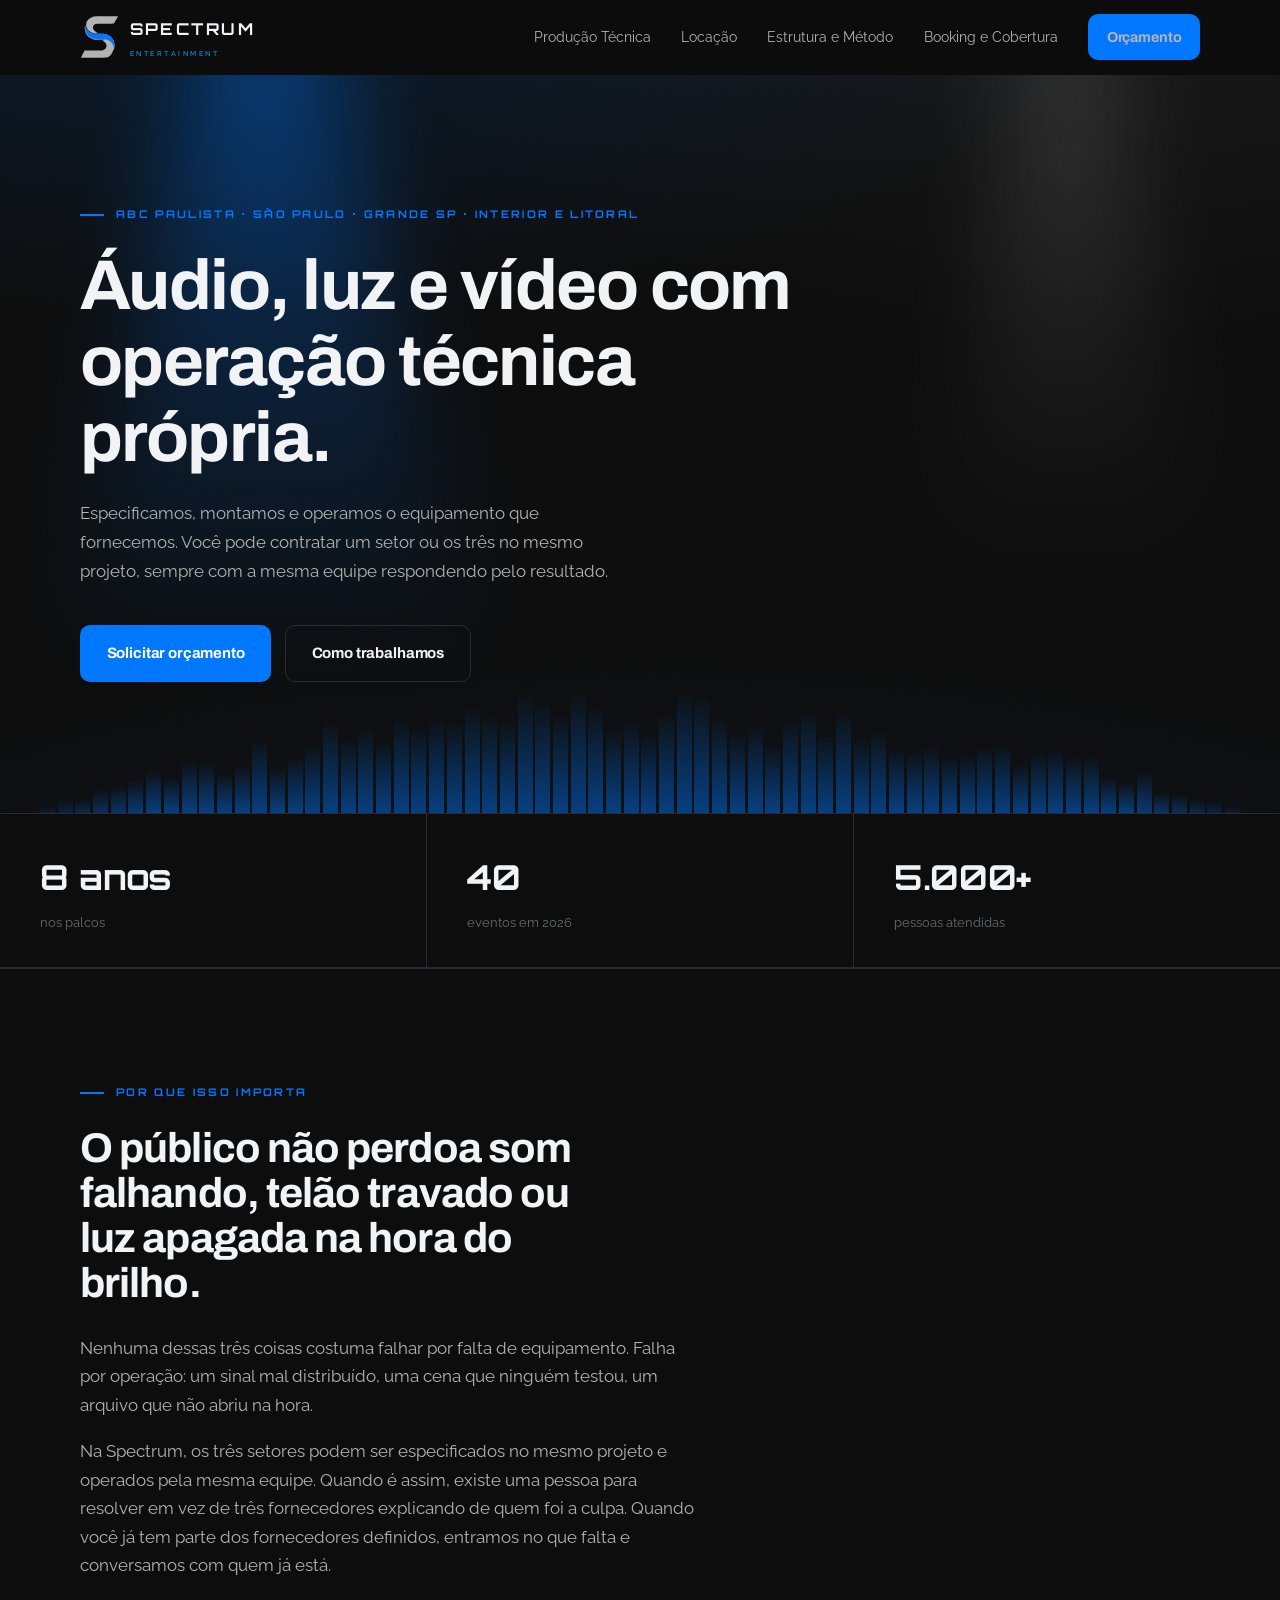
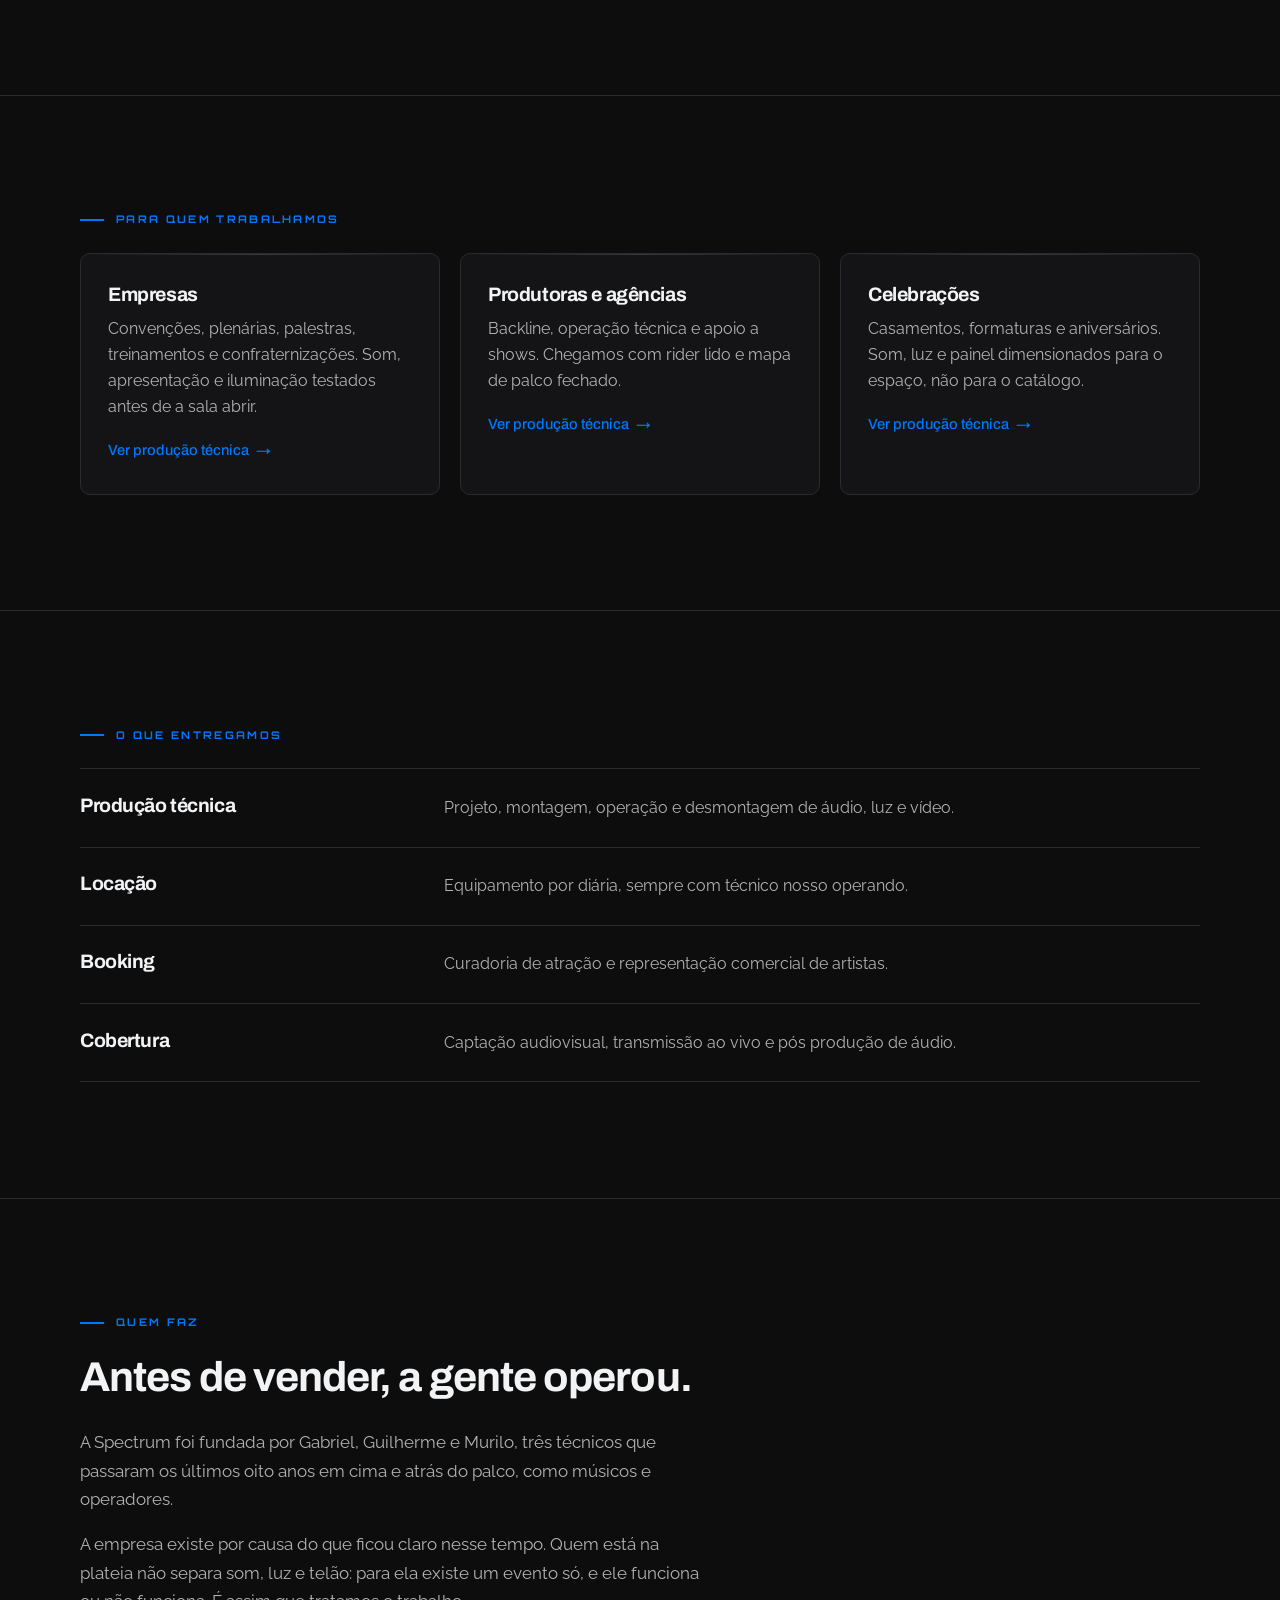
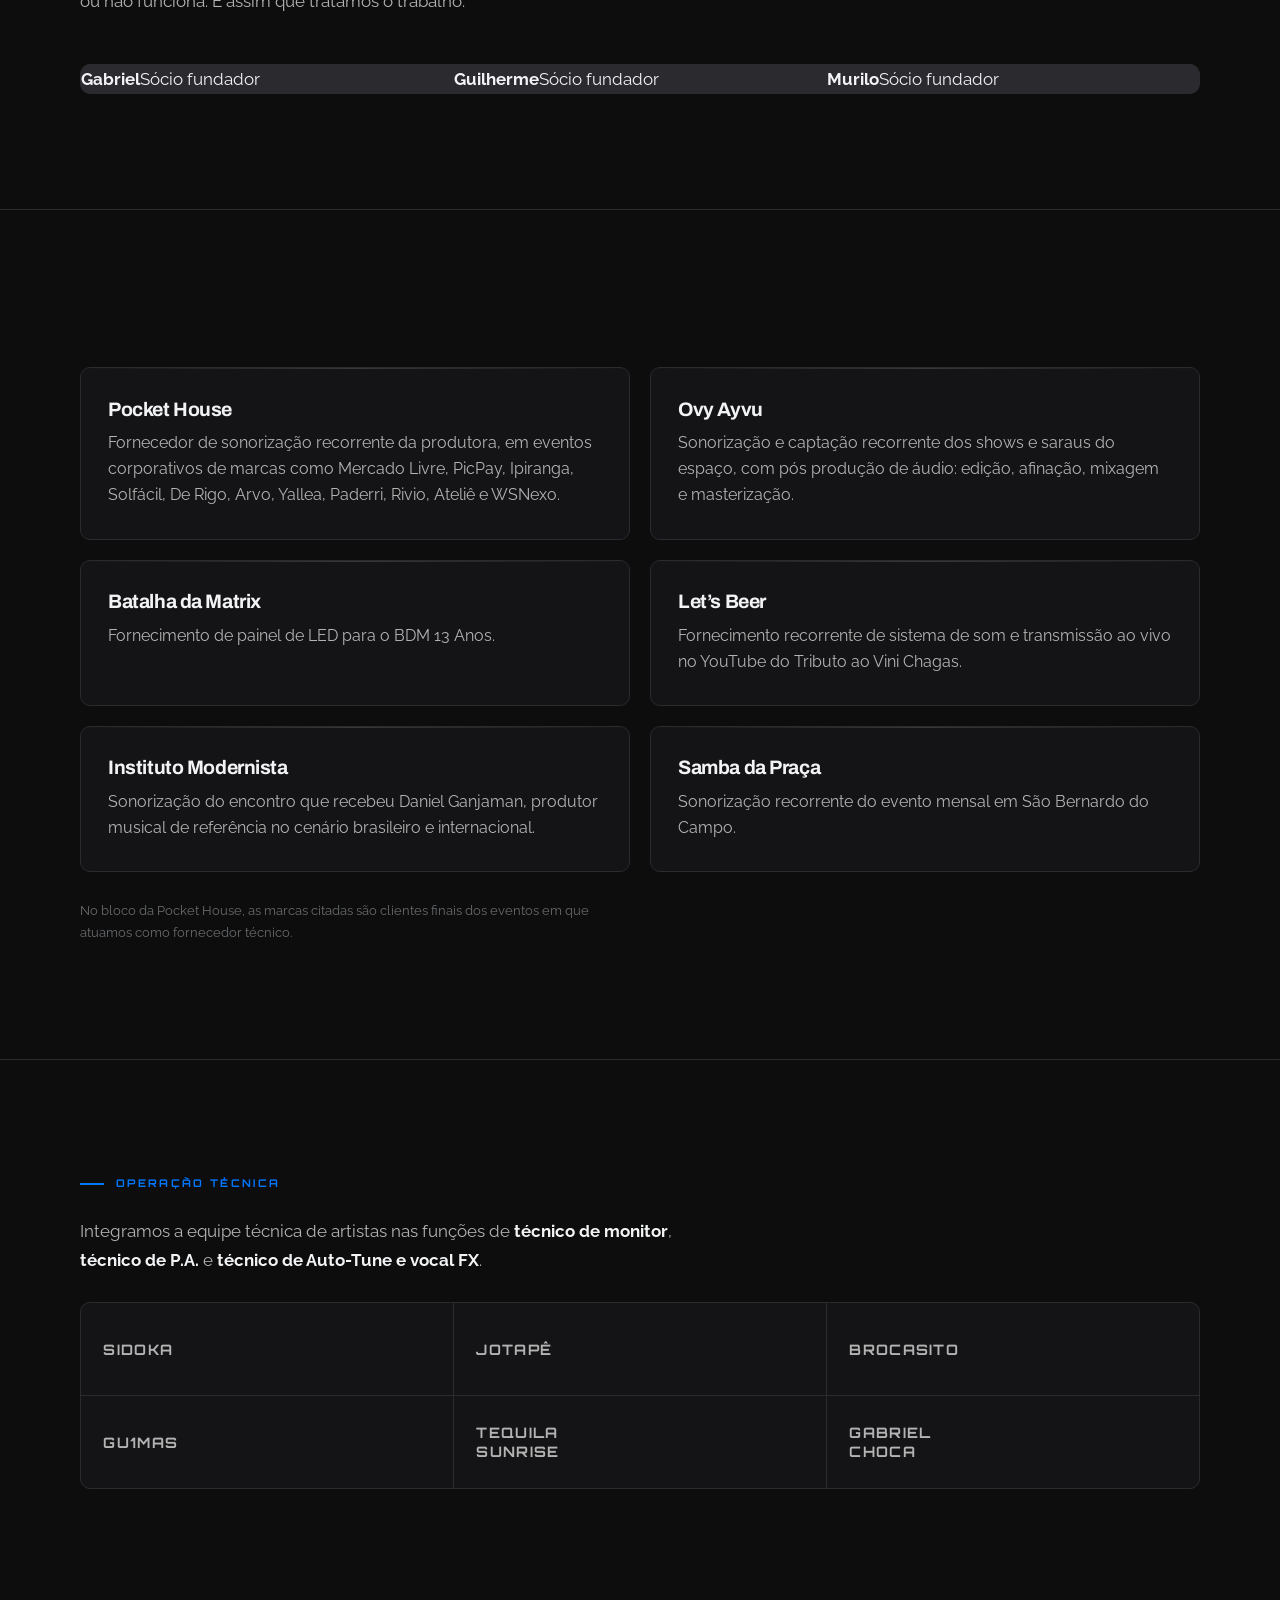
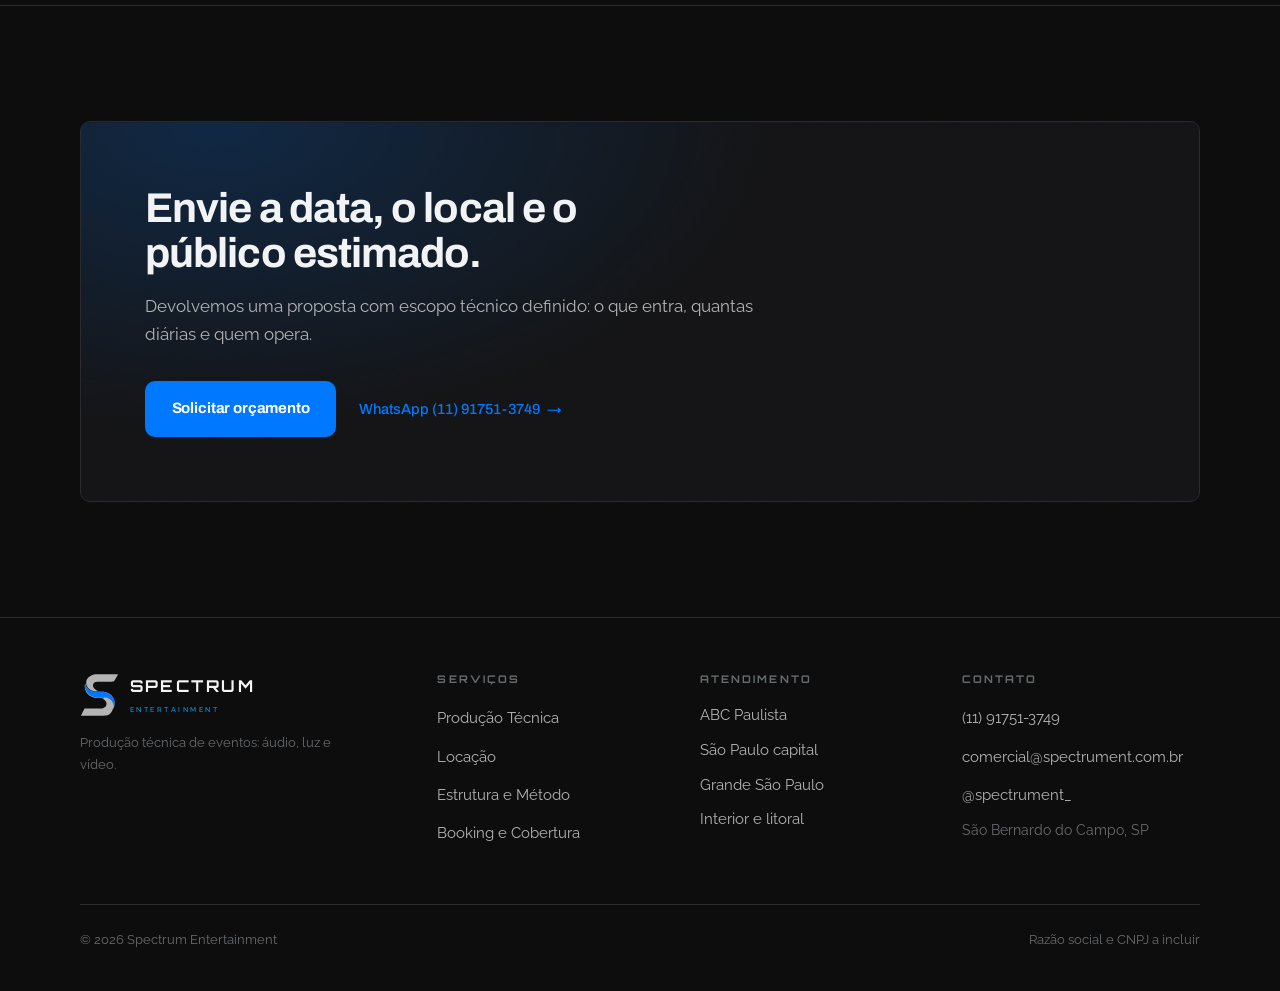
==== commit 5230e241: "Refactor HTML structure for clarity and semantics" ====
--- a/index.html
+++ b/index.html
@@ -128,7 +128,6 @@
       <div class="grade grade--3" data-revela>
 
         <article class="card" id="porta-empresas">
-          <div class="card__midia" aria-hidden="true"></div>
           <h3>Empresas</h3>
           <p>Convenções, plenárias, palestras, treinamentos e confraternizações. Som,
              apresentação e iluminação testados antes de a sala abrir.</p>
@@ -136,7 +135,6 @@
         </article>
 
         <article class="card" id="porta-agencias">
-          <div class="card__midia" aria-hidden="true"></div>
           <h3>Produtoras e agências</h3>
           <p>Backline, operação técnica e apoio a shows. Chegamos com rider lido e mapa de
              palco fechado.</p>
@@ -144,7 +142,6 @@
         </article>
 
         <article class="card" id="porta-celebracoes">
-          <div class="card__midia" aria-hidden="true"></div>
           <h3>Celebrações</h3>
           <p>Casamentos, formaturas e aniversários. Som, luz e painel dimensionados para o
              espaço, não para o catálogo.</p>
@@ -182,11 +179,11 @@
 
   <!-- ================= ORIGEM ================= -->
   <section class="secao">
-    <div class="wrap origem" data-revela>
-      <div>
-        <p class="rotulo">Quem faz</p>
-        <h2 style="font-size:var(--t-h2)">Antes de vender, a gente operou.</h2>
-        <p class="mt-m" style="color:var(--prata)">
+    <div class="wrap" data-revela>
+      <p class="rotulo">Quem faz</p>
+      <h2 style="font-size:var(--t-h2)">Antes de vender, a gente operou.</h2>
+      <div class="medida mt-m">
+        <p style="color:var(--prata)">
           A Spectrum foi fundada por Gabriel, Guilherme e Murilo, três técnicos que passaram
           os últimos oito anos em cima e atrás do palco, como músicos e operadores.
         </p>
@@ -197,11 +194,11 @@
         </p>
       </div>
 
-      <div class="socios">
-        <div class="socio" data-inicial="G"><b>Gabriel</b><span>Sócio fundador</span></div>
-        <div class="socio" data-inicial="G"><b>Guilherme</b><span>Sócio fundador</span></div>
-        <div class="socio" data-inicial="M"><b>Murilo</b><span>Sócio fundador</span></div>
-      </div>
+      <ul class="socios mt-l">
+        <li><b>Gabriel</b><span>Sócio fundador</span></li>
+        <li><b>Guilherme</b><span>Sócio fundador</span></li>
+        <li><b>Murilo</b><span>Sócio fundador</span></li>
+      </ul>
     </div>
   </section>
 
